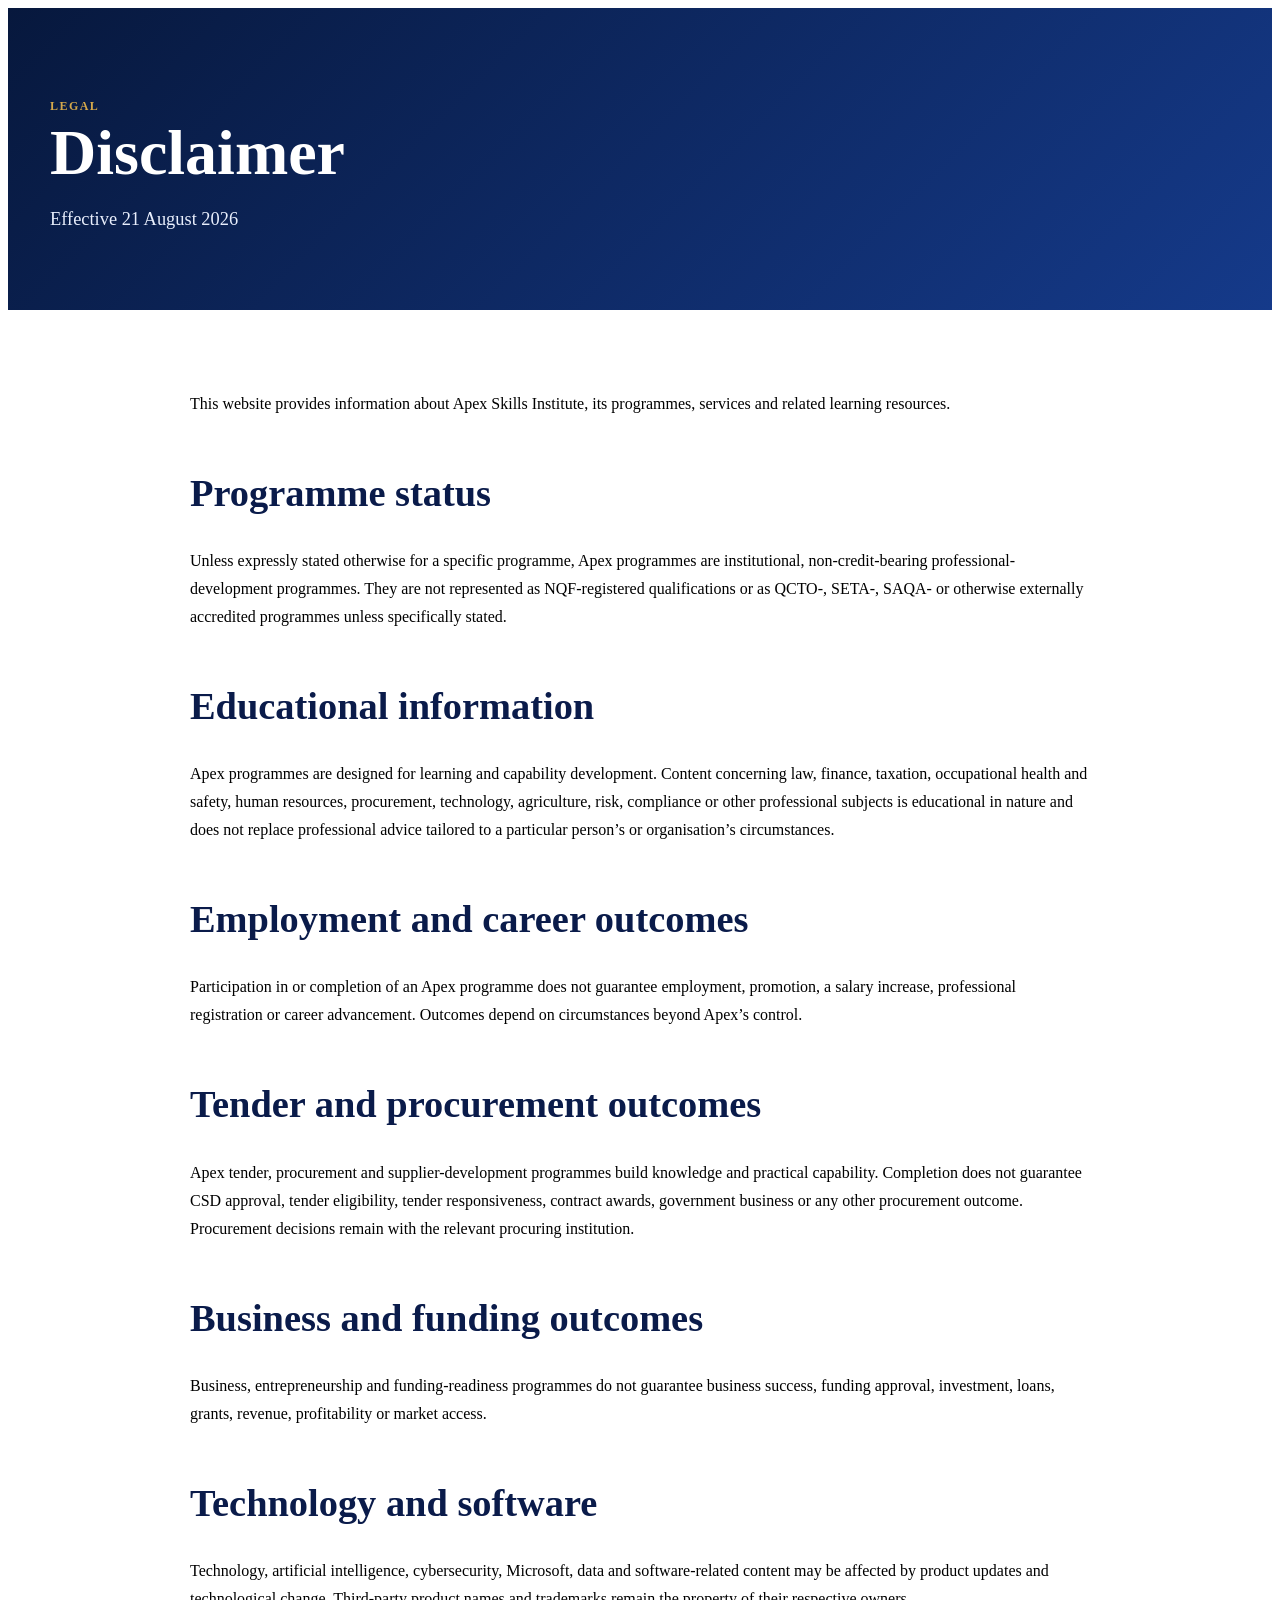
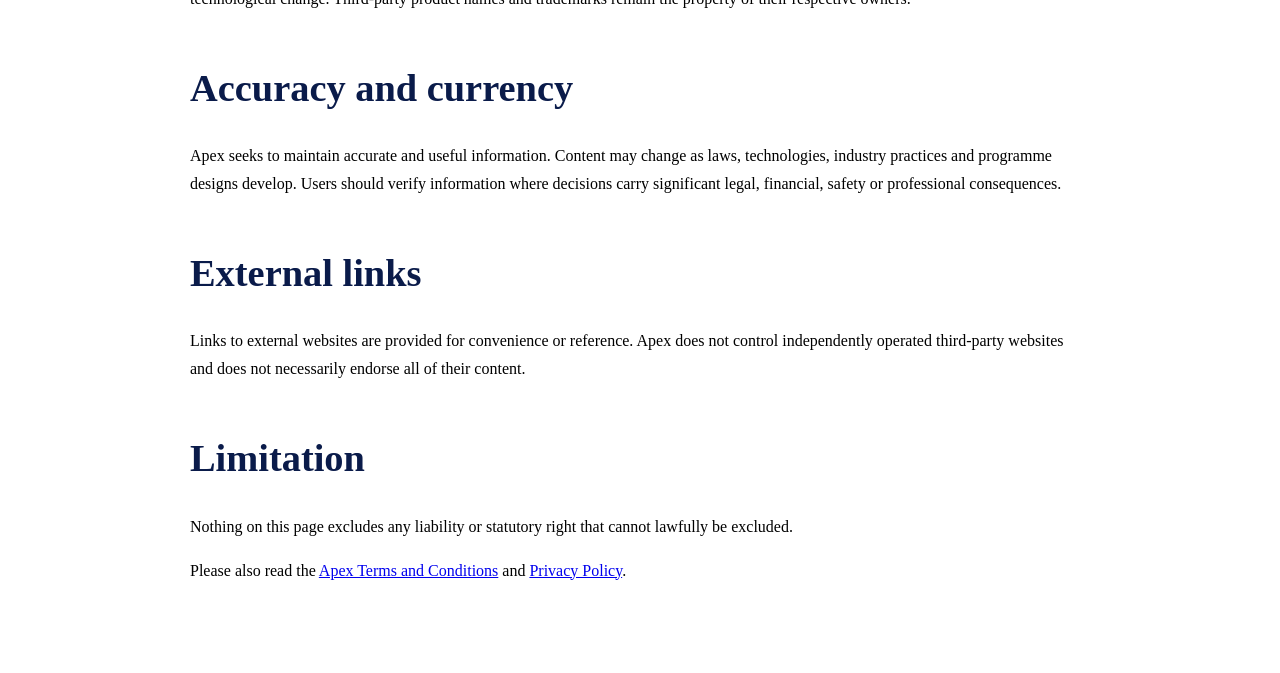
==== disclaimer/index.html @ 8eab430a "Add v2.15 legal release overlay" ====
<!doctype html><html lang="en"><head><meta charset="utf-8"><meta name="viewport" content="width=device-width,initial-scale=1"><title>Website and Programme Disclaimer | Apex Skills Institute</title><meta name="description" content="Important information about Apex Skills Institute programme status, educational content, professional advice, outcomes and website information."><link rel="canonical" href="https://apexskillsinstitute.co.za/disclaimer"><link rel="stylesheet" href="https://apexskillsinstitute.co.za/assets/styles.css"><link rel="stylesheet" href="/assets/v215.css"></head><body><section class="v215-hero"><div class="v215-wrap"><span class="v215-badge">Legal</span><h1>Disclaimer</h1><p>Effective 21 August 2026</p></div></section><main class="v215-section"><div class="v215-wrap v215-copy"><p>This website provides information about Apex Skills Institute, its programmes, services and related learning resources.</p><h2>Programme status</h2><p>Unless expressly stated otherwise for a specific programme, Apex programmes are institutional, non-credit-bearing professional-development programmes. They are not represented as NQF-registered qualifications or as QCTO-, SETA-, SAQA- or otherwise externally accredited programmes unless specifically stated.</p><h2>Educational information</h2><p>Apex programmes are designed for learning and capability development. Content concerning law, finance, taxation, occupational health and safety, human resources, procurement, technology, agriculture, risk, compliance or other professional subjects is educational in nature and does not replace professional advice tailored to a particular person’s or organisation’s circumstances.</p><h2>Employment and career outcomes</h2><p>Participation in or completion of an Apex programme does not guarantee employment, promotion, a salary increase, professional registration or career advancement. Outcomes depend on circumstances beyond Apex’s control.</p><h2>Tender and procurement outcomes</h2><p>Apex tender, procurement and supplier-development programmes build knowledge and practical capability. Completion does not guarantee CSD approval, tender eligibility, tender responsiveness, contract awards, government business or any other procurement outcome. Procurement decisions remain with the relevant procuring institution.</p><h2>Business and funding outcomes</h2><p>Business, entrepreneurship and funding-readiness programmes do not guarantee business success, funding approval, investment, loans, grants, revenue, profitability or market access.</p><h2>Technology and software</h2><p>Technology, artificial intelligence, cybersecurity, Microsoft, data and software-related content may be affected by product updates and technological change. Third-party product names and trademarks remain the property of their respective owners.</p><h2>Accuracy and currency</h2><p>Apex seeks to maintain accurate and useful information. Content may change as laws, technologies, industry practices and programme designs develop. Users should verify information where decisions carry significant legal, financial, safety or professional consequences.</p><h2>External links</h2><p>Links to external websites are provided for convenience or reference. Apex does not control independently operated third-party websites and does not necessarily endorse all of their content.</p><h2>Limitation</h2><p>Nothing on this page excludes any liability or statutory right that cannot lawfully be excluded.</p><p>Please also read the <a href="/terms-and-conditions">Apex Terms and Conditions</a> and <a href="/privacy-policy">Privacy Policy</a>.</p></div></main></body></html>
---- assets/v215.css ----
/* Apex v2.15 overlay */
:root{--apex-navy:#0A1B4A;--apex-blue:#153a8a;--apex-gold:#d5a84b;--apex-bg:#f5f7fb;--apex-border:#dfe5ef;--apex-text:#172033}.v215-wrap{max-width:1180px;margin:0 auto;padding:0 24px}.v215-hero{padding:88px 0 56px;background:linear-gradient(135deg,#07183d,#153a8a);color:#fff}.v215-hero h1{font-size:clamp(2.2rem,5vw,4.5rem);line-height:1.02;max-width:900px;margin:.4rem 0 1rem}.v215-hero p{font-size:1.15rem;max-width:820px;line-height:1.7;color:#e8eefc}.v215-section{padding:64px 0}.v215-section.soft{background:var(--apex-bg)}.v215-section h2{font-size:clamp(1.8rem,3vw,2.8rem);color:var(--apex-navy);margin:0 0 20px}.v215-section h3{color:var(--apex-navy)}.v215-copy{max-width:900px;line-height:1.75}.v215-copy h2{margin-top:42px}.v215-copy h3{margin-top:28px}.v215-copy ul{padding-left:22px}.v215-copy li{margin:7px 0}.v215-badge{display:inline-block;text-transform:uppercase;letter-spacing:.12em;font-size:.75rem;font-weight:800;color:var(--apex-gold)}.v215-alert{padding:18px 20px;border-left:4px solid var(--apex-gold);background:#fff7e7;margin:24px 0}.v215-grid{display:grid;grid-template-columns:repeat(3,minmax(0,1fr));gap:18px}.v215-card{background:#fff;border:1px solid var(--apex-border);border-radius:14px;padding:24px;box-shadow:0 10px 30px rgba(10,27,74,.06)}.v215-process{display:grid;grid-template-columns:repeat(3,minmax(0,1fr));gap:16px}.v215-process b{font-size:1.7rem;color:var(--apex-gold)}.faculty-form-shell{background:#fff;border:1px solid var(--apex-border);border-radius:18px;padding:28px;box-shadow:0 16px 40px rgba(10,27,74,.08)}.faculty-progress{height:8px;background:#e8edf5;border-radius:999px;overflow:hidden;margin:14px 0 26px}.faculty-progress span{display:block;height:100%;background:var(--apex-gold);width:8.33%;transition:width .2s}.faculty-step{display:none;border:0;padding:0;margin:0}.faculty-step.active{display:block}.faculty-step legend{font-size:1.35rem;font-weight:800;color:var(--apex-navy);margin-bottom:18px}.form-grid{display:grid;grid-template-columns:repeat(2,minmax(0,1fr));gap:18px}.field{display:flex;flex-direction:column;gap:7px}.field.full{grid-column:1/-1}.field label,.label-like{font-weight:700;color:var(--apex-text)}.field input,.field select,.field textarea,.language-row input,.language-row select{width:100%;box-sizing:border-box;border:1px solid #cbd5e1;border-radius:9px;padding:12px 13px;font:inherit;background:#fff}.check-grid,.radio-row{display:grid;grid-template-columns:repeat(2,minmax(0,1fr));gap:10px}.check-grid label,.radio-row label,.declaration-list label{display:flex;gap:9px;align-items:flex-start;padding:10px;border:1px solid #e1e6ef;border-radius:9px;background:#fff}.check-grid input,.radio-row input,.declaration-list input{margin-top:3px}.faculty-form-actions{display:flex;gap:12px;justify-content:flex-end;margin-top:24px}.faculty-form-message{margin-top:18px;padding:12px 14px;border-radius:9px}.faculty-form-message.error{background:#fff0f0;color:#8b1d1d}.faculty-form-message.info{background:#eef5ff;color:#183d77}.faculty-confirmation{padding:28px;background:#effaf3;border:1px solid #b8e3c7;border-radius:14px}.language-row{display:grid;grid-template-columns:2fr 1fr;gap:10px;margin-bottom:10px}.text-button{border:0;background:none;color:var(--apex-blue);font-weight:700;cursor:pointer}.privacy-minimisation,.faculty-consent-note,.privacy-contact-mini{padding:14px 16px;background:#f7f9fc;border:1px solid #e3e8f0;border-radius:10px;margin-top:16px}.v215-footer{background:#07183d;color:#dfe7f8;padding:38px 0;margin-top:40px}.v215-footer a{color:#fff}.v215-footer-grid{display:grid;grid-template-columns:2fr 1fr 1fr 1fr;gap:24px}.v215-footer h3{color:#fff}.v215-footer a{display:block;margin:8px 0;text-decoration:none}.v215-small{font-size:.9rem;color:#64748b}.v215-btn{display:inline-block;padding:12px 18px;border-radius:9px;text-decoration:none;font-weight:800;background:var(--apex-gold);color:#07183d}.v215-btn.secondary{background:#fff;color:var(--apex-navy);border:1px solid #dce3ee}@media(max-width:800px){.v215-grid,.v215-process,.v215-footer-grid,.form-grid,.check-grid,.radio-row{grid-template-columns:1fr}.field.full{grid-column:auto}.v215-hero{padding:60px 0 42px}.faculty-form-shell{padding:18px}.faculty-form-actions{justify-content:stretch}.faculty-form-actions button{flex:1}}
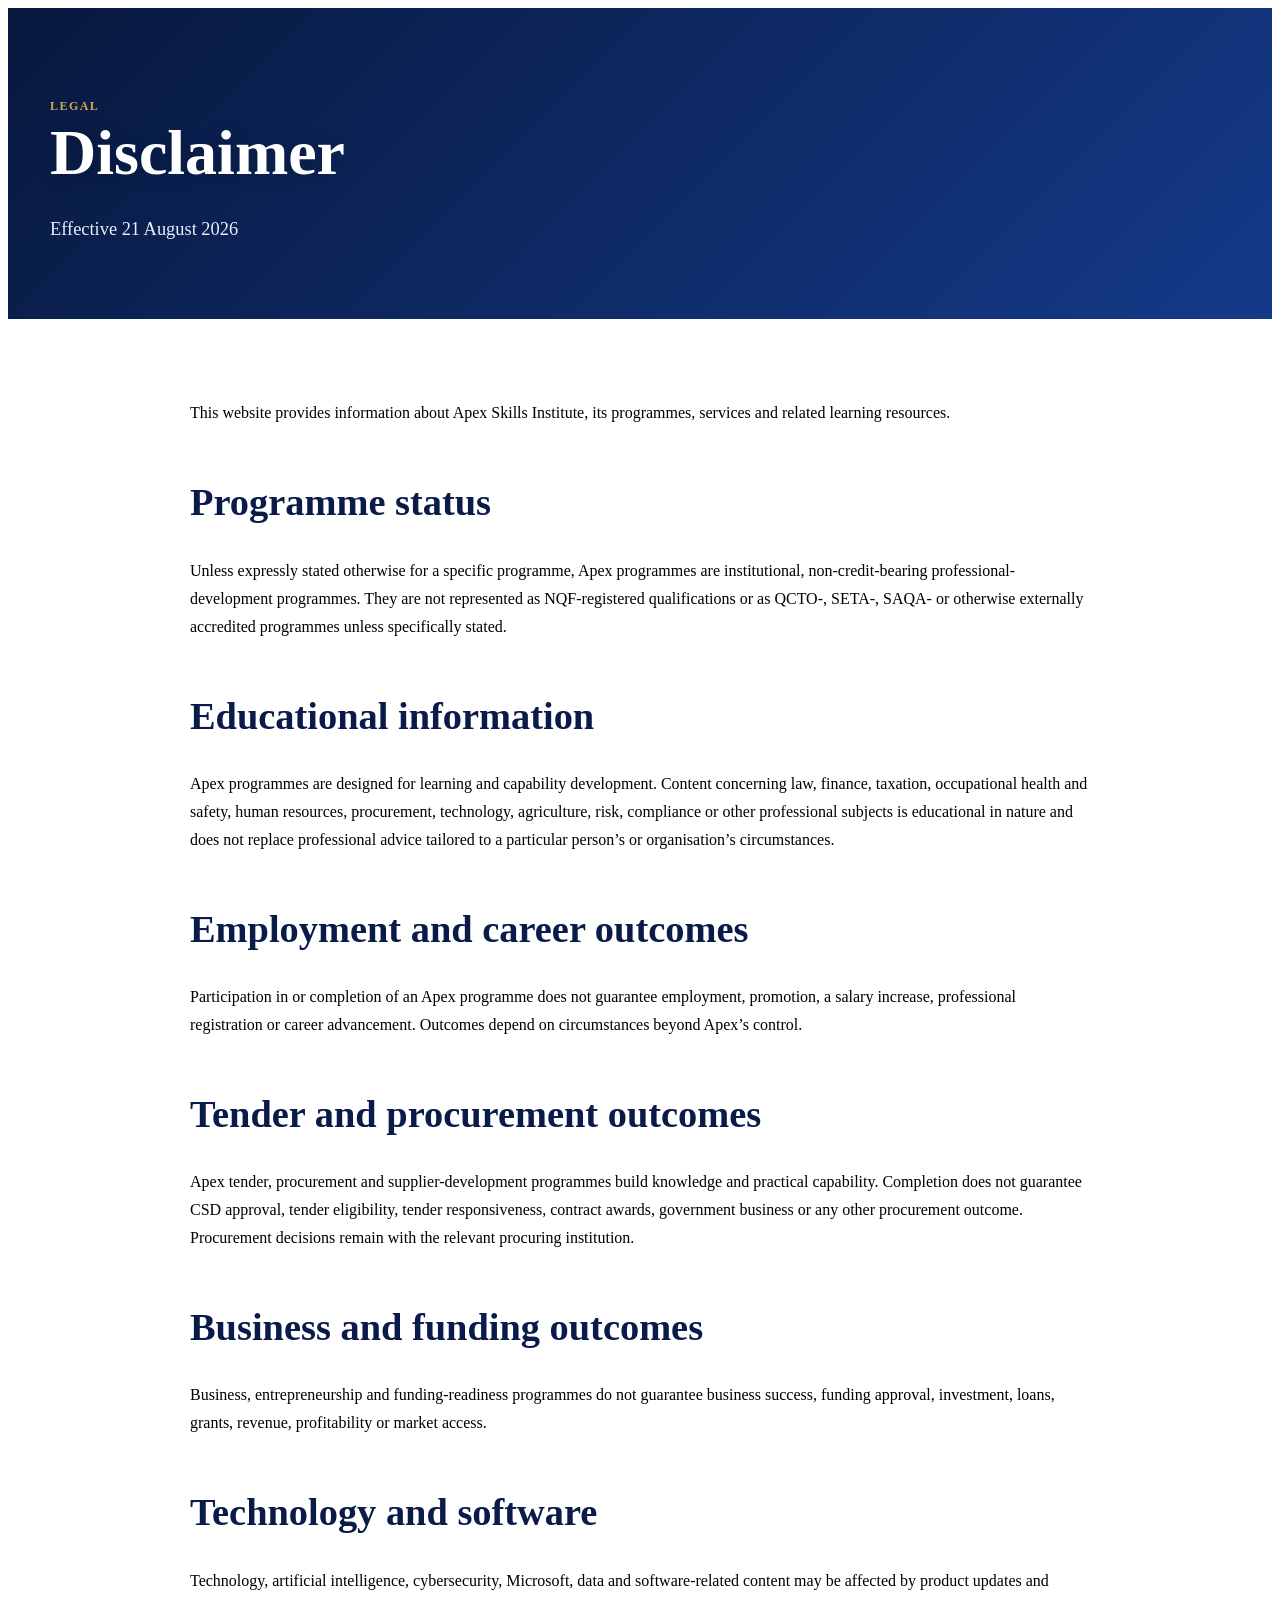
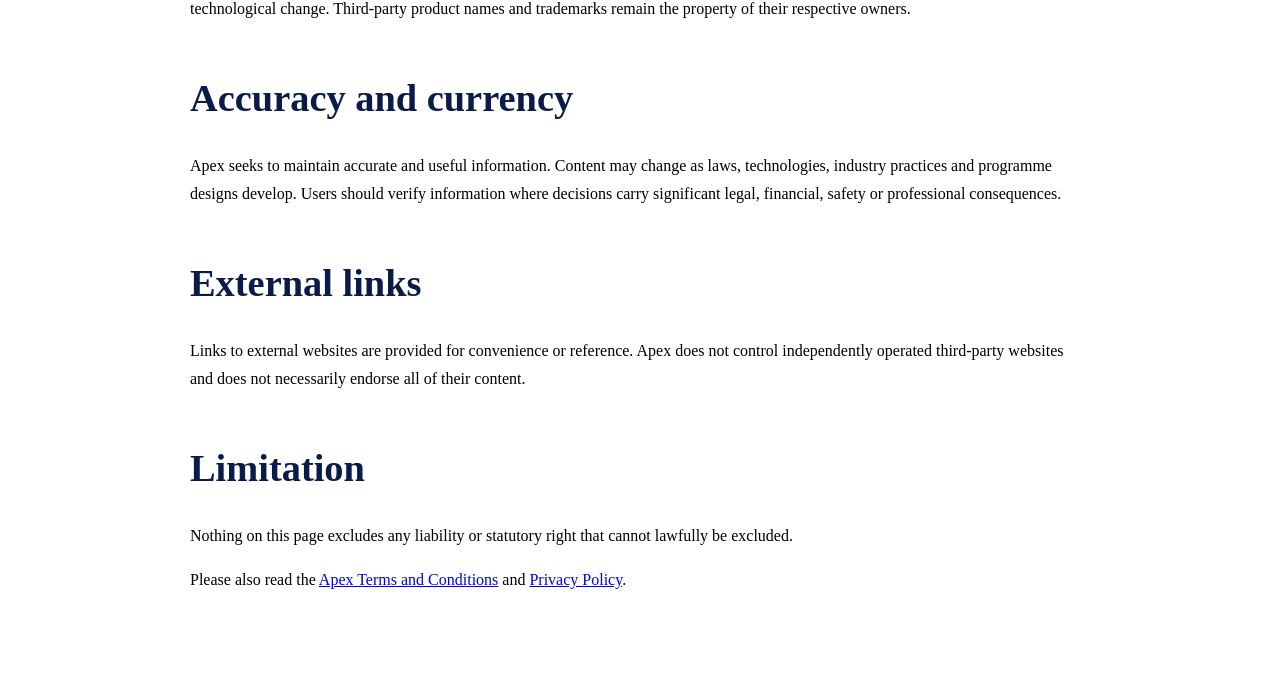
==== commit f32f3697: "Persist social metadata in static pages" ====
--- a/disclaimer/index.html
+++ b/disclaimer/index.html
@@ -1 +1 @@
-<!doctype html><html lang="en"><head><meta charset="utf-8"><meta name="viewport" content="width=device-width,initial-scale=1"><title>Website and Programme Disclaimer | Apex Skills Institute</title><meta name="description" content="Important information about Apex Skills Institute programme status, educational content, professional advice, outcomes and website information."><link rel="canonical" href="https://apexskillsinstitute.co.za/disclaimer"><link rel="stylesheet" href="https://apexskillsinstitute.co.za/assets/styles.css"><link rel="stylesheet" href="/assets/v215.css"></head><body><section class="v215-hero"><div class="v215-wrap"><span class="v215-badge">Legal</span><h1>Disclaimer</h1><p>Effective 21 August 2026</p></div></section><main class="v215-section"><div class="v215-wrap v215-copy"><p>This website provides information about Apex Skills Institute, its programmes, services and related learning resources.</p><h2>Programme status</h2><p>Unless expressly stated otherwise for a specific programme, Apex programmes are institutional, non-credit-bearing professional-development programmes. They are not represented as NQF-registered qualifications or as QCTO-, SETA-, SAQA- or otherwise externally accredited programmes unless specifically stated.</p><h2>Educational information</h2><p>Apex programmes are designed for learning and capability development. Content concerning law, finance, taxation, occupational health and safety, human resources, procurement, technology, agriculture, risk, compliance or other professional subjects is educational in nature and does not replace professional advice tailored to a particular person’s or organisation’s circumstances.</p><h2>Employment and career outcomes</h2><p>Participation in or completion of an Apex programme does not guarantee employment, promotion, a salary increase, professional registration or career advancement. Outcomes depend on circumstances beyond Apex’s control.</p><h2>Tender and procurement outcomes</h2><p>Apex tender, procurement and supplier-development programmes build knowledge and practical capability. Completion does not guarantee CSD approval, tender eligibility, tender responsiveness, contract awards, government business or any other procurement outcome. Procurement decisions remain with the relevant procuring institution.</p><h2>Business and funding outcomes</h2><p>Business, entrepreneurship and funding-readiness programmes do not guarantee business success, funding approval, investment, loans, grants, revenue, profitability or market access.</p><h2>Technology and software</h2><p>Technology, artificial intelligence, cybersecurity, Microsoft, data and software-related content may be affected by product updates and technological change. Third-party product names and trademarks remain the property of their respective owners.</p><h2>Accuracy and currency</h2><p>Apex seeks to maintain accurate and useful information. Content may change as laws, technologies, industry practices and programme designs develop. Users should verify information where decisions carry significant legal, financial, safety or professional consequences.</p><h2>External links</h2><p>Links to external websites are provided for convenience or reference. Apex does not control independently operated third-party websites and does not necessarily endorse all of their content.</p><h2>Limitation</h2><p>Nothing on this page excludes any liability or statutory right that cannot lawfully be excluded.</p><p>Please also read the <a href="/terms-and-conditions">Apex Terms and Conditions</a> and <a href="/privacy-policy">Privacy Policy</a>.</p></div></main></body></html>+<!doctype html><html lang="en"><head><meta charset="utf-8"><meta name="viewport" content="width=device-width,initial-scale=1"><title>Website and Programme Disclaimer | Apex Skills Institute</title><meta name="description" content="Important information about Apex Skills Institute programme status, educational content, professional advice, outcomes and website information."><link rel="stylesheet" href="https://apexskillsinstitute.co.za/assets/styles.css"><link rel="stylesheet" href="/assets/v215.css"><link rel="canonical" href="https://apexskillsinstitute.co.za/disclaimer"><meta property="og:locale" content="en_ZA"><meta property="og:site_name" content="Apex Skills Institute"><meta property="og:type" content="website"><meta property="og:title" content="Website and Programme Disclaimer | Apex Skills Institute"><meta property="og:description" content="Important information about Apex Skills Institute programme status, educational content, professional advice, outcomes and website information."><meta property="og:url" content="https://apexskillsinstitute.co.za/disclaimer"><meta property="og:image" content="https://apexskillsinstitute.co.za/assets/apex-social-card-v3.jpg"><meta property="og:image:secure_url" content="https://apexskillsinstitute.co.za/assets/apex-social-card-v3.jpg"><meta property="og:image:type" content="image/jpeg"><meta property="og:image:width" content="1200"><meta property="og:image:height" content="630"><meta property="og:image:alt" content="Apex Skills Institute — Practical Learning for Real Capability"><meta name="twitter:card" content="summary_large_image"><meta name="twitter:title" content="Website and Programme Disclaimer | Apex Skills Institute"><meta name="twitter:description" content="Important information about Apex Skills Institute programme status, educational content, professional advice, outcomes and website information."><meta name="twitter:image" content="https://apexskillsinstitute.co.za/assets/apex-social-card-v3.jpg"><meta name="twitter:image:alt" content="Apex Skills Institute — Practical Learning for Real Capability"></head><body><section class="v215-hero"><div class="v215-wrap"><span class="v215-badge">Legal</span><h1>Disclaimer</h1><p>Effective 21 August 2026</p></div></section><main class="v215-section"><div class="v215-wrap v215-copy"><p>This website provides information about Apex Skills Institute, its programmes, services and related learning resources.</p><h2>Programme status</h2><p>Unless expressly stated otherwise for a specific programme, Apex programmes are institutional, non-credit-bearing professional-development programmes. They are not represented as NQF-registered qualifications or as QCTO-, SETA-, SAQA- or otherwise externally accredited programmes unless specifically stated.</p><h2>Educational information</h2><p>Apex programmes are designed for learning and capability development. Content concerning law, finance, taxation, occupational health and safety, human resources, procurement, technology, agriculture, risk, compliance or other professional subjects is educational in nature and does not replace professional advice tailored to a particular person’s or organisation’s circumstances.</p><h2>Employment and career outcomes</h2><p>Participation in or completion of an Apex programme does not guarantee employment, promotion, a salary increase, professional registration or career advancement. Outcomes depend on circumstances beyond Apex’s control.</p><h2>Tender and procurement outcomes</h2><p>Apex tender, procurement and supplier-development programmes build knowledge and practical capability. Completion does not guarantee CSD approval, tender eligibility, tender responsiveness, contract awards, government business or any other procurement outcome. Procurement decisions remain with the relevant procuring institution.</p><h2>Business and funding outcomes</h2><p>Business, entrepreneurship and funding-readiness programmes do not guarantee business success, funding approval, investment, loans, grants, revenue, profitability or market access.</p><h2>Technology and software</h2><p>Technology, artificial intelligence, cybersecurity, Microsoft, data and software-related content may be affected by product updates and technological change. Third-party product names and trademarks remain the property of their respective owners.</p><h2>Accuracy and currency</h2><p>Apex seeks to maintain accurate and useful information. Content may change as laws, technologies, industry practices and programme designs develop. Users should verify information where decisions carry significant legal, financial, safety or professional consequences.</p><h2>External links</h2><p>Links to external websites are provided for convenience or reference. Apex does not control independently operated third-party websites and does not necessarily endorse all of their content.</p><h2>Limitation</h2><p>Nothing on this page excludes any liability or statutory right that cannot lawfully be excluded.</p><p>Please also read the <a href="/terms-and-conditions">Apex Terms and Conditions</a> and <a href="/privacy-policy">Privacy Policy</a>.</p></div></main></body></html>
--- a/assets/v215.css
+++ b/assets/v215.css
@@ -1,2 +1,69 @@
 /* Apex v2.15 overlay */
-:root{--apex-navy:#0A1B4A;--apex-blue:#153a8a;--apex-gold:#d5a84b;--apex-bg:#f5f7fb;--apex-border:#dfe5ef;--apex-text:#172033}.v215-wrap{max-width:1180px;margin:0 auto;padding:0 24px}.v215-hero{padding:88px 0 56px;background:linear-gradient(135deg,#07183d,#153a8a);color:#fff}.v215-hero h1{font-size:clamp(2.2rem,5vw,4.5rem);line-height:1.02;max-width:900px;margin:.4rem 0 1rem}.v215-hero p{font-size:1.15rem;max-width:820px;line-height:1.7;color:#e8eefc}.v215-section{padding:64px 0}.v215-section.soft{background:var(--apex-bg)}.v215-section h2{font-size:clamp(1.8rem,3vw,2.8rem);color:var(--apex-navy);margin:0 0 20px}.v215-section h3{color:var(--apex-navy)}.v215-copy{max-width:900px;line-height:1.75}.v215-copy h2{margin-top:42px}.v215-copy h3{margin-top:28px}.v215-copy ul{padding-left:22px}.v215-copy li{margin:7px 0}.v215-badge{display:inline-block;text-transform:uppercase;letter-spacing:.12em;font-size:.75rem;font-weight:800;color:var(--apex-gold)}.v215-alert{padding:18px 20px;border-left:4px solid var(--apex-gold);background:#fff7e7;margin:24px 0}.v215-grid{display:grid;grid-template-columns:repeat(3,minmax(0,1fr));gap:18px}.v215-card{background:#fff;border:1px solid var(--apex-border);border-radius:14px;padding:24px;box-shadow:0 10px 30px rgba(10,27,74,.06)}.v215-process{display:grid;grid-template-columns:repeat(3,minmax(0,1fr));gap:16px}.v215-process b{font-size:1.7rem;color:var(--apex-gold)}.faculty-form-shell{background:#fff;border:1px solid var(--apex-border);border-radius:18px;padding:28px;box-shadow:0 16px 40px rgba(10,27,74,.08)}.faculty-progress{height:8px;background:#e8edf5;border-radius:999px;overflow:hidden;margin:14px 0 26px}.faculty-progress span{display:block;height:100%;background:var(--apex-gold);width:8.33%;transition:width .2s}.faculty-step{display:none;border:0;padding:0;margin:0}.faculty-step.active{display:block}.faculty-step legend{font-size:1.35rem;font-weight:800;color:var(--apex-navy);margin-bottom:18px}.form-grid{display:grid;grid-template-columns:repeat(2,minmax(0,1fr));gap:18px}.field{display:flex;flex-direction:column;gap:7px}.field.full{grid-column:1/-1}.field label,.label-like{font-weight:700;color:var(--apex-text)}.field input,.field select,.field textarea,.language-row input,.language-row select{width:100%;box-sizing:border-box;border:1px solid #cbd5e1;border-radius:9px;padding:12px 13px;font:inherit;background:#fff}.check-grid,.radio-row{display:grid;grid-template-columns:repeat(2,minmax(0,1fr));gap:10px}.check-grid label,.radio-row label,.declaration-list label{display:flex;gap:9px;align-items:flex-start;padding:10px;border:1px solid #e1e6ef;border-radius:9px;background:#fff}.check-grid input,.radio-row input,.declaration-list input{margin-top:3px}.faculty-form-actions{display:flex;gap:12px;justify-content:flex-end;margin-top:24px}.faculty-form-message{margin-top:18px;padding:12px 14px;border-radius:9px}.faculty-form-message.error{background:#fff0f0;color:#8b1d1d}.faculty-form-message.info{background:#eef5ff;color:#183d77}.faculty-confirmation{padding:28px;background:#effaf3;border:1px solid #b8e3c7;border-radius:14px}.language-row{display:grid;grid-template-columns:2fr 1fr;gap:10px;margin-bottom:10px}.text-button{border:0;background:none;color:var(--apex-blue);font-weight:700;cursor:pointer}.privacy-minimisation,.faculty-consent-note,.privacy-contact-mini{padding:14px 16px;background:#f7f9fc;border:1px solid #e3e8f0;border-radius:10px;margin-top:16px}.v215-footer{background:#07183d;color:#dfe7f8;padding:38px 0;margin-top:40px}.v215-footer a{color:#fff}.v215-footer-grid{display:grid;grid-template-columns:2fr 1fr 1fr 1fr;gap:24px}.v215-footer h3{color:#fff}.v215-footer a{display:block;margin:8px 0;text-decoration:none}.v215-small{font-size:.9rem;color:#64748b}.v215-btn{display:inline-block;padding:12px 18px;border-radius:9px;text-decoration:none;font-weight:800;background:var(--apex-gold);color:#07183d}.v215-btn.secondary{background:#fff;color:var(--apex-navy);border:1px solid #dce3ee}@media(max-width:800px){.v215-grid,.v215-process,.v215-footer-grid,.form-grid,.check-grid,.radio-row{grid-template-columns:1fr}.field.full{grid-column:auto}.v215-hero{padding:60px 0 42px}.faculty-form-shell{padding:18px}.faculty-form-actions{justify-content:stretch}.faculty-form-actions button{flex:1}}
+:root{--apex-navy:#0A1B4A;--apex-blue:#153a8a;--apex-gold:#d5a84b;--apex-bg:#f5f7fb;--apex-border:#dfe5ef;--apex-text:#172033}
+.v215-wrap{max-width:1180px;margin:0 auto;padding:0 24px}
+.v215-hero{padding:88px 0 56px;background:linear-gradient(135deg,#07183d,#153a8a);color:#fff}
+.v215-hero h1{font-size:clamp(2.2rem,5vw,4.5rem);line-height:1.02;max-width:900px;margin:.4rem 0 1rem;color:#fff!important;text-shadow:0 2px 18px rgba(0,0,0,.18)}
+.v215-hero p{font-size:1.15rem;max-width:820px;line-height:1.7;color:#e8eefc}
+.v215-section{padding:64px 0}
+.v215-section.soft{background:var(--apex-bg)}
+.v215-section h2{font-size:clamp(1.8rem,3vw,2.8rem);color:var(--apex-navy);margin:0 0 20px}
+.v215-section h3{color:var(--apex-navy)}
+.v215-copy{max-width:900px;line-height:1.75}
+.v215-copy h2{margin-top:42px}
+.v215-copy h3{margin-top:28px}
+.v215-copy ul{padding-left:22px}
+.v215-copy li{margin:7px 0}
+.v215-badge{display:inline-block;text-transform:uppercase;letter-spacing:.12em;font-size:.75rem;font-weight:800;color:var(--apex-gold)}
+.v215-alert{padding:18px 20px;border-left:4px solid var(--apex-gold);background:#fff7e7;margin:24px 0}
+.v215-grid{display:grid;grid-template-columns:repeat(3,minmax(0,1fr));gap:18px}
+.v215-card{background:#fff;border:1px solid var(--apex-border);border-radius:14px;padding:24px;box-shadow:0 10px 30px rgba(10,27,74,.06)}
+.v215-process{display:grid;grid-template-columns:repeat(3,minmax(0,1fr));gap:16px}
+.v215-process b{font-size:1.7rem;color:var(--apex-gold)}
+.faculty-form-shell{background:#fff;border:1px solid var(--apex-border);border-radius:18px;padding:28px;box-shadow:0 16px 40px rgba(10,27,74,.08)}
+.faculty-progress{height:8px;background:#e8edf5;border-radius:999px;overflow:hidden;margin:14px 0 26px}
+.faculty-progress span{display:block;height:100%;background:var(--apex-gold);width:8.33%;transition:width .2s}
+.faculty-step{display:none;border:0;padding:0;margin:0}
+.faculty-step.active{display:block}
+.faculty-step legend{font-size:1.35rem;font-weight:800;color:var(--apex-navy);margin-bottom:18px}
+.form-grid{display:grid;grid-template-columns:repeat(2,minmax(0,1fr));gap:18px}
+.field{display:flex;flex-direction:column;gap:7px}
+.field.full{grid-column:1/-1}
+.field label,.label-like{font-weight:700;color:var(--apex-text)}
+.field input,.field select,.field textarea,.language-row input,.language-row select{width:100%;box-sizing:border-box;border:1px solid #cbd5e1;border-radius:9px;padding:12px 13px;font:inherit;background:#fff}
+.check-grid,.radio-row{display:grid;grid-template-columns:repeat(2,minmax(0,1fr));gap:10px}
+.check-grid label,.radio-row label,.declaration-list label{display:flex;gap:9px;align-items:flex-start;padding:10px;border:1px solid #e1e6ef;border-radius:9px;background:#fff}
+.check-grid input,.radio-row input,.declaration-list input{margin-top:3px}
+.faculty-form-actions{display:flex;gap:12px;justify-content:flex-end;margin-top:24px}
+.faculty-form-message{margin-top:18px;padding:12px 14px;border-radius:9px}
+.faculty-form-message.error{background:#fff0f0;color:#8b1d1d}
+.faculty-form-message.info{background:#eef5ff;color:#183d77}
+.faculty-confirmation{padding:28px;background:#effaf3;border:1px solid #b8e3c7;border-radius:14px}
+.language-row{display:grid;grid-template-columns:2fr 1fr;gap:10px;margin-bottom:10px}
+.text-button{border:0;background:none;color:var(--apex-blue);font-weight:700;cursor:pointer}
+.privacy-minimisation,.faculty-consent-note,.privacy-contact-mini{padding:14px 16px;background:#f7f9fc;border:1px solid #e3e8f0;border-radius:10px;margin-top:16px}
+.v215-footer{background:#07183d;color:#dfe7f8;padding:38px 0;margin-top:40px}
+.v215-footer a{color:#fff}
+.v215-footer-grid{display:grid;grid-template-columns:2fr 1fr 1fr 1fr;gap:24px}
+.v215-footer h3{color:#fff}
+.v215-footer a{display:block;margin:8px 0;text-decoration:none}
+.v215-small{font-size:.9rem;color:#64748b}
+.v215-btn{display:inline-block;padding:12px 18px;border-radius:9px;text-decoration:none;font-weight:800;background:var(--apex-gold);color:#07183d}
+.v215-btn.secondary{background:#fff;color:var(--apex-navy);border:1px solid #dce3ee}
+.v215-hero p:last-child{display:flex;align-items:stretch;gap:12px;margin-top:28px}
+.v215-hero p:last-child .v215-btn{display:flex;align-items:center;justify-content:center;text-align:center;min-height:52px}
+.faculty-form-actions [hidden],.faculty-form-message[hidden],.faculty-confirmation[hidden],#faculty-form[hidden]{display:none!important}
+.faculty-form-actions button:disabled{opacity:.42;cursor:not-allowed;box-shadow:none;transform:none}
+@media(max-width:980px){html{scroll-padding-top:84px}body{padding-top:74px}header{position:fixed!important;top:0!important;right:0!important;left:0!important;width:100%!important;z-index:1000!important}header nav{position:fixed!important;top:74px!important;right:0!important;bottom:auto!important;left:0!important;display:flex!important;flex-direction:column!important;align-items:stretch!important;justify-content:flex-start!important;gap:0!important;width:100%!important;height:calc(100dvh - 74px)!important;min-height:calc(100dvh - 74px)!important;max-height:none!important;margin:0!important;padding:22px 24px calc(24px + env(safe-area-inset-bottom))!important;background:linear-gradient(180deg,#fff 0%,#fbfcfe 100%)!important;box-shadow:0 14px 28px rgba(7,24,61,.12)!important;z-index:999!important;overflow-x:hidden!important;overflow-y:auto!important;-webkit-overflow-scrolling:touch!important;overscroll-behavior:contain!important;visibility:hidden!important;opacity:0!important;pointer-events:none!important;transform:translateY(-10px)!important;transition:opacity .18s ease,transform .18s ease,visibility 0s linear .18s!important}header nav.open{visibility:visible!important;opacity:1!important;pointer-events:auto!important;transform:none!important;transition:opacity .18s ease,transform .18s ease!important}header nav a{display:block!important;width:100%!important;flex:0 0 auto!important;margin:0!important;padding:15px 10px!important;color:#07183d!important;border-bottom:1px solid #e8edf4!important}header nav a[aria-current=page]{background:linear-gradient(90deg,#fff5e8,transparent)!important;color:#b94808!important}header nav .nav-cta{margin-top:14px!important;border:0!important;text-align:center!important;background:#d8aa42!important;color:#07183d!important;box-shadow:0 10px 24px rgba(216,170,66,.22)!important}header nav:after{content:"PRACTICAL LEARNING. REAL CAPABILITY.\A\A9 Schools  ·  60 programmes  ·  Applied learning"!important;display:block!important;flex:0 0 auto!important;margin:20px 0 0!important;margin-top:auto!important;padding:24px 22px!important;border-radius:18px!important;background:radial-gradient(circle at 90% 10%,#163b82 0,#0b255d 42%,#07183d 100%)!important;color:#fff!important;font-size:.88rem!important;font-weight:700!important;line-height:1.55!important;letter-spacing:.02em!important;white-space:pre-line!important;box-shadow:0 16px 32px rgba(7,24,61,.18)!important}body.menu-open{overflow:hidden!important;overscroll-behavior:none!important}.fine{display:block!important}.fine>span{display:block!important;width:100%!important}.fine>span+span{margin-top:14px!important;line-height:1.8!important}.fine a{display:inline!important;margin:0!important;white-space:normal!important}}
+@media(max-width:800px){.v215-grid,.v215-process,.v215-footer-grid,.form-grid,.check-grid,.radio-row{grid-template-columns:1fr}
+.field.full{grid-column:auto}
+.v215-hero{padding:60px 0 42px}
+.faculty-form-shell{padding:18px}
+.faculty-form-actions{display:grid;grid-template-columns:repeat(2,minmax(0,1fr));justify-content:stretch;gap:10px}
+.faculty-form-actions button{width:100%;min-height:52px;padding:11px 12px;font-size:.98rem;line-height:1.25}
+.faculty-form-actions button:only-child{grid-column:1/-1}
+.v215-hero h1{font-size:clamp(2.5rem,12vw,3.75rem);line-height:1.02}
+.v215-hero p{font-size:1.05rem;line-height:1.62}
+.v215-hero p:last-child{display:grid;grid-template-columns:repeat(2,minmax(0,1fr));gap:10px}
+.v215-hero p:last-child .v215-btn{width:100%;min-width:0;min-height:64px;padding:10px 12px;font-size:.9rem;line-height:1.25}
+}
+@media(max-width:600px){html{scroll-padding-top:78px}body{padding-top:68px}header nav{top:68px!important;height:calc(100dvh - 68px)!important;min-height:calc(100dvh - 68px)!important}}
